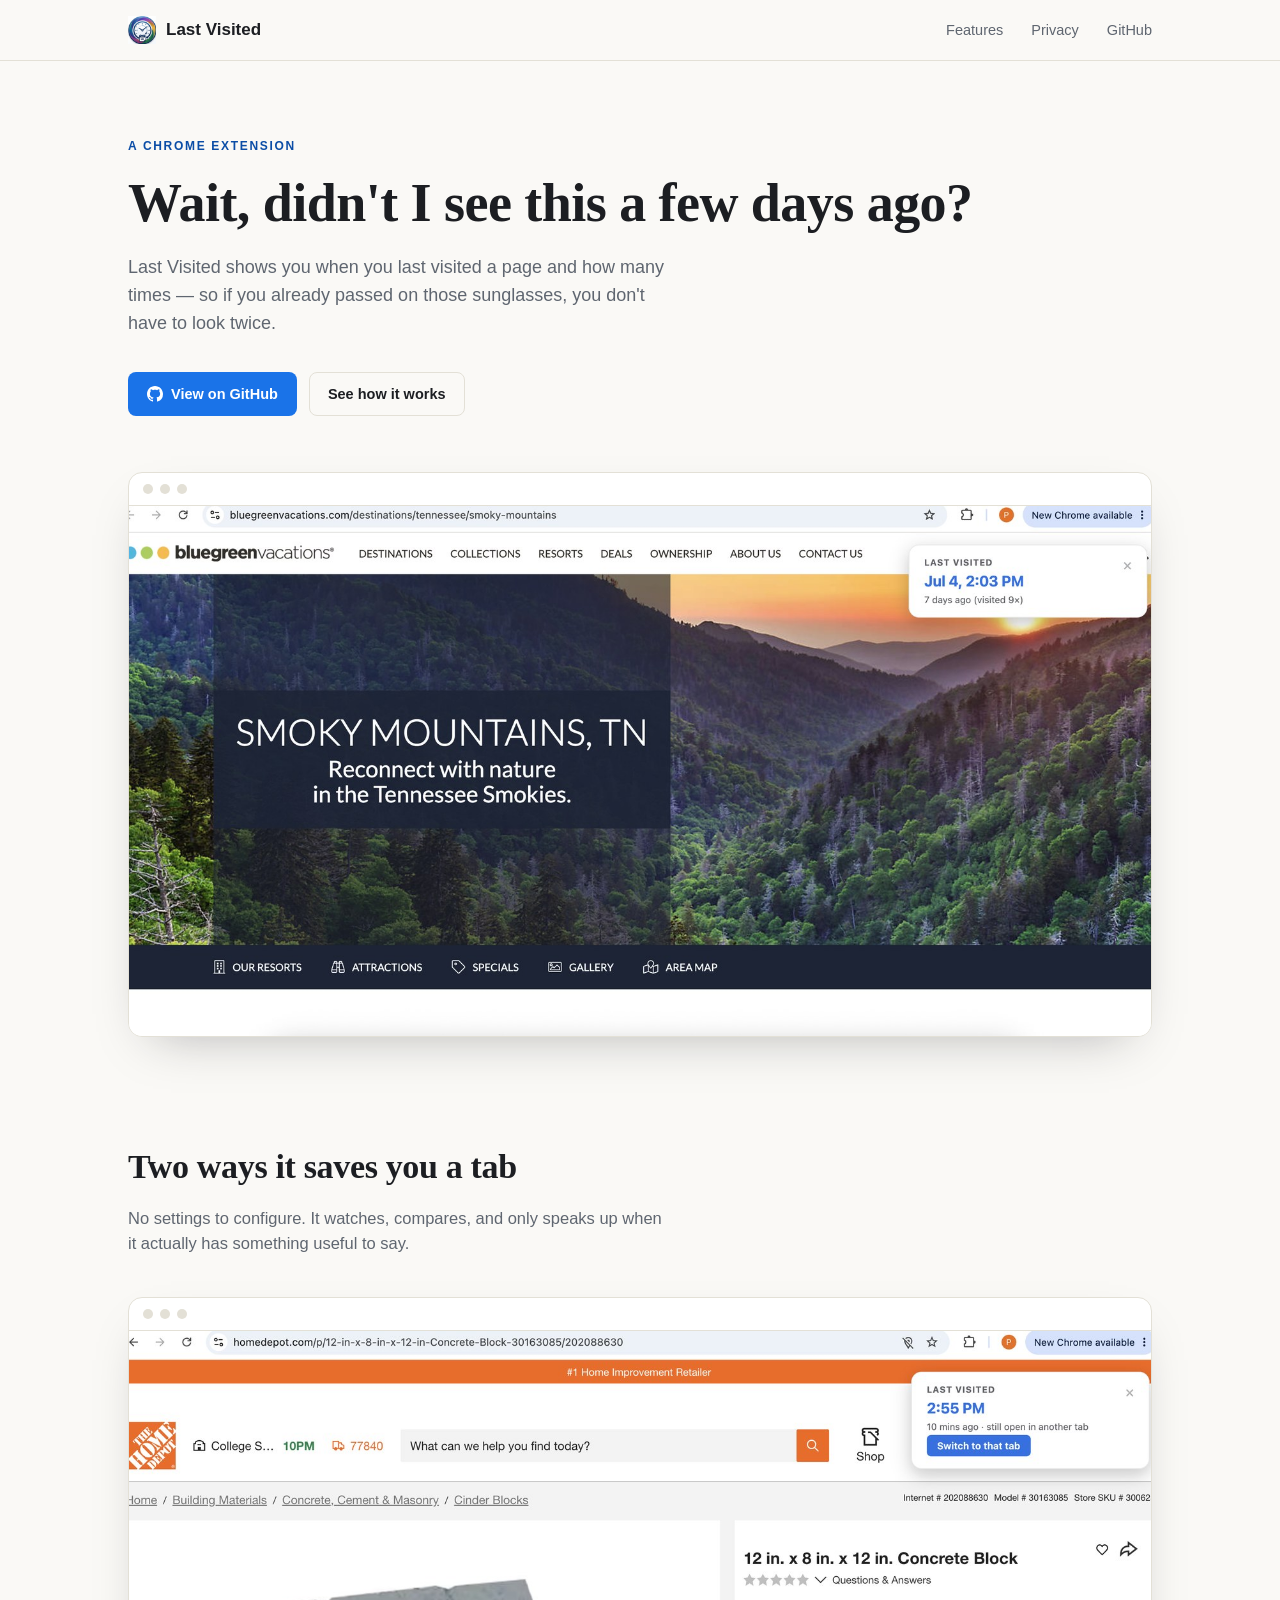
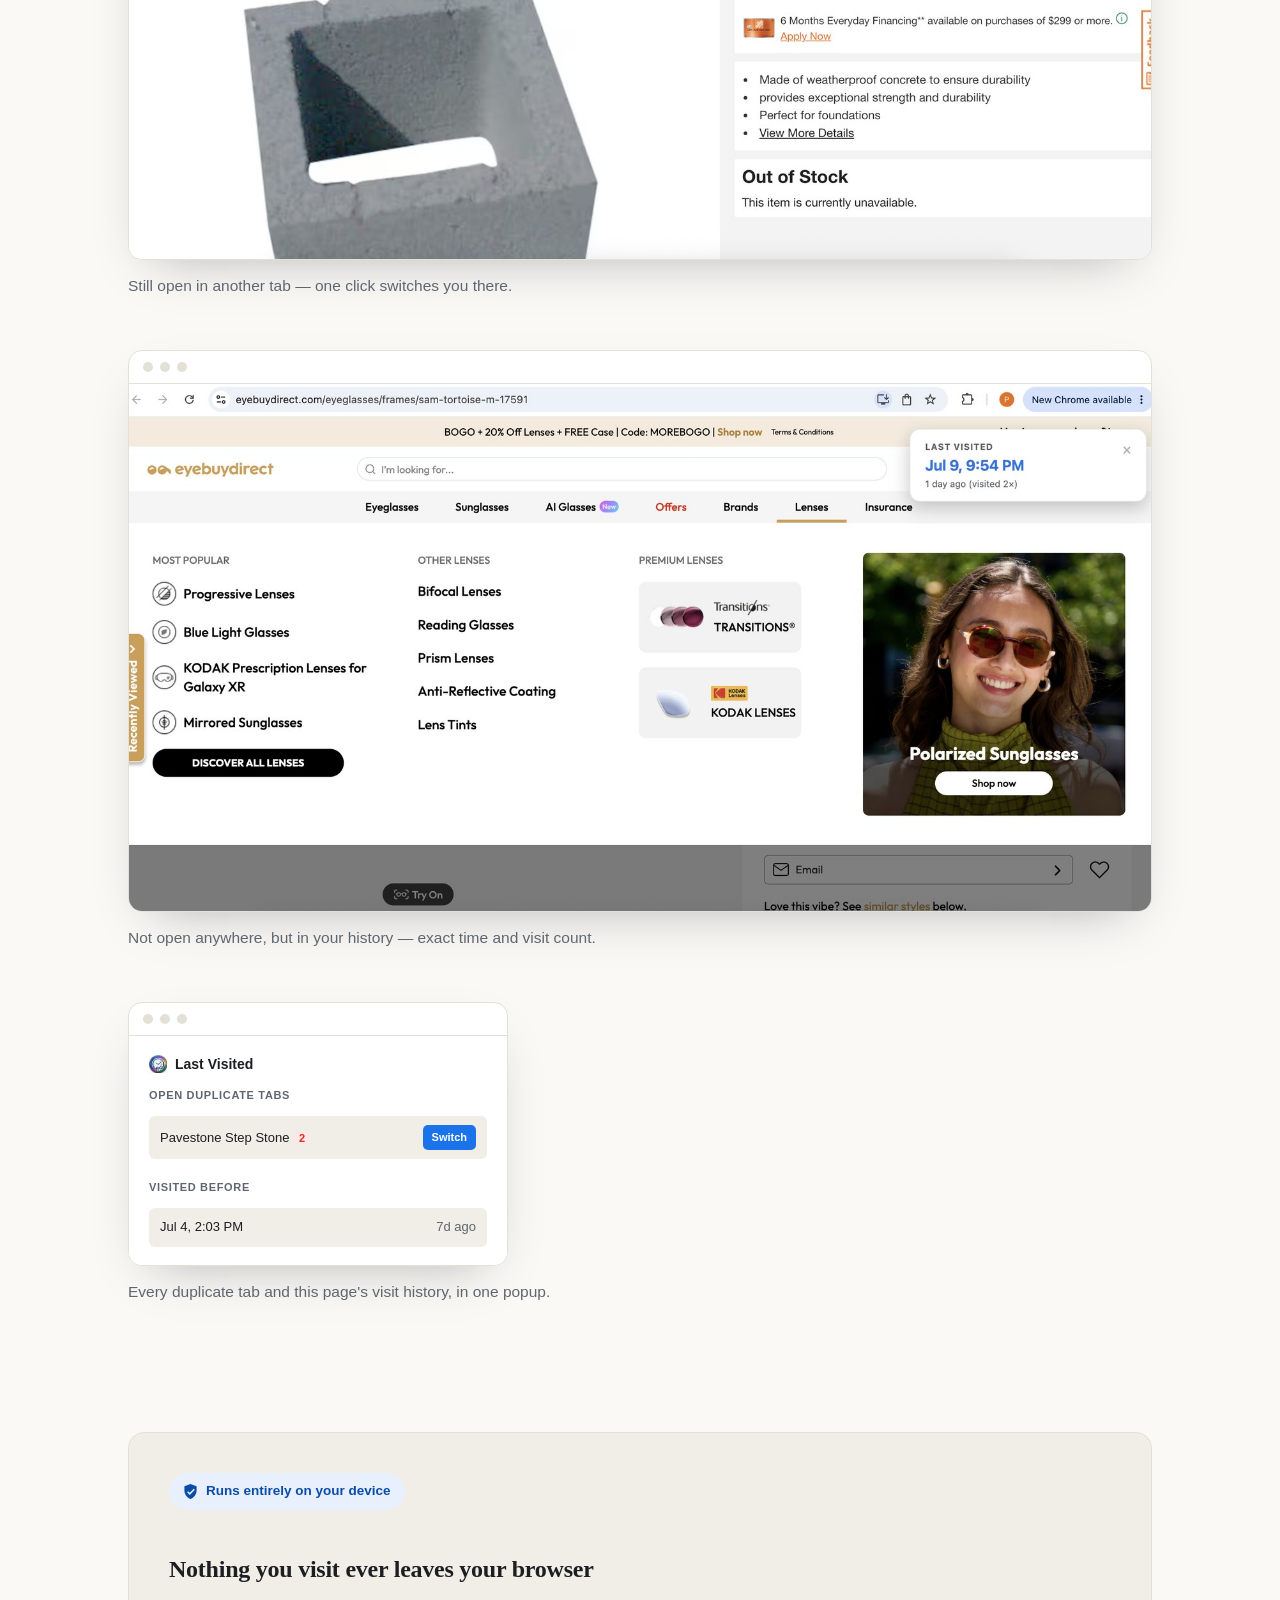
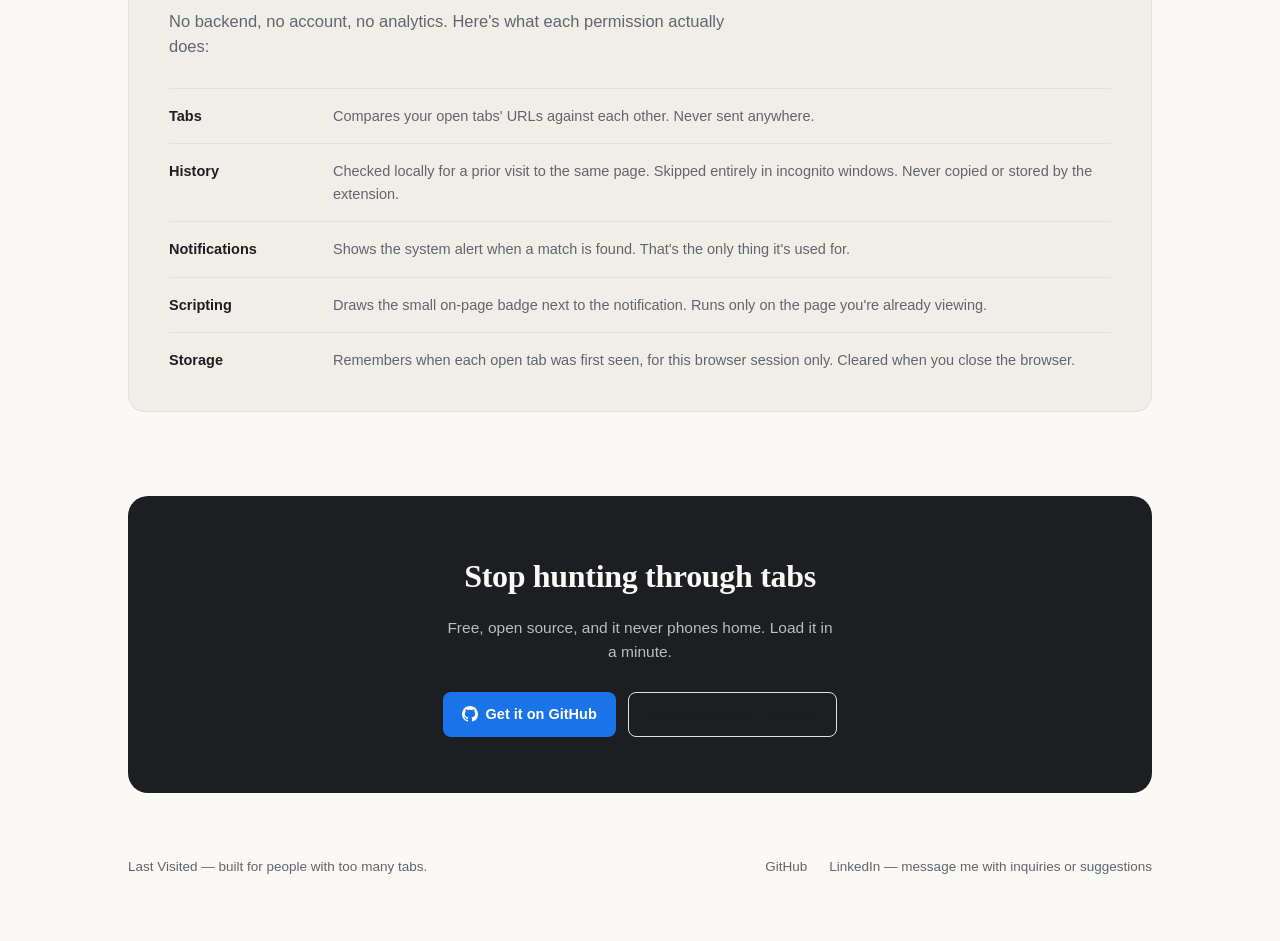
==== site/index.html @ 351a9237 "Add marketing landing page in site/ for Vercel deployment Standalone static site (index.html + asset" ====
<!doctype html>
<html lang="en">
<head>
<meta charset="utf-8" />
<meta name="viewport" content="width=device-width, initial-scale=1" />
<title>Last Visited — a Chrome extension that remembers so you don't have to</title>
<meta name="description" content="Last Visited tells you when a page is already open in another tab, or when you last visited it and how many times. Free, open source, runs entirely on your device." />
<link rel="icon" href="assets/mark.png" />
<style>
  :root {
    --bg: #faf9f6;
    --bg-alt: #f1eee7;
    --bg-raised: #ffffff;
    --ink: #1c1e22;
    --ink-muted: #5f6670;
    --accent: #1a73e8;
    --accent-deep: #0b4da6;
    --accent-tint: #e8f0fe;
    --border: #e3e0d6;
    --shadow: 0 20px 50px -25px rgba(28, 30, 34, 0.35);
    color-scheme: light;
  }

  @media (prefers-color-scheme: dark) {
    :root {
      --bg: #14161a;
      --bg-alt: #1d2025;
      --bg-raised: #1a1c21;
      --ink: #eceef0;
      --ink-muted: #9ba2aa;
      --accent: #6fa8ff;
      --accent-deep: #9cc3ff;
      --accent-tint: #1c2733;
      --border: #2a2e35;
      --shadow: 0 20px 50px -25px rgba(0, 0, 0, 0.6);
      color-scheme: dark;
    }
  }

  :root[data-theme="dark"] {
    --bg: #14161a;
    --bg-alt: #1d2025;
    --bg-raised: #1a1c21;
    --ink: #eceef0;
    --ink-muted: #9ba2aa;
    --accent: #6fa8ff;
    --accent-deep: #9cc3ff;
    --accent-tint: #1c2733;
    --border: #2a2e35;
    --shadow: 0 20px 50px -25px rgba(0, 0, 0, 0.6);
    color-scheme: dark;
  }

  :root[data-theme="light"] {
    --bg: #faf9f6;
    --bg-alt: #f1eee7;
    --bg-raised: #ffffff;
    --ink: #1c1e22;
    --ink-muted: #5f6670;
    --accent: #1a73e8;
    --accent-deep: #0b4da6;
    --accent-tint: #e8f0fe;
    --border: #e3e0d6;
    --shadow: 0 20px 50px -25px rgba(28, 30, 34, 0.35);
    color-scheme: light;
  }

  * { box-sizing: border-box; }

  html { -webkit-text-size-adjust: 100%; }

  body {
    margin: 0;
    background: var(--bg);
    color: var(--ink);
    font-family: -apple-system, BlinkMacSystemFont, "Segoe UI", Roboto, Helvetica, Arial, sans-serif;
    font-size: 16px;
    line-height: 1.55;
    -webkit-font-smoothing: antialiased;
  }

  .display {
    font-family: Georgia, 'Times New Roman', serif;
    font-weight: 700;
    text-wrap: balance;
    letter-spacing: -0.01em;
  }

  a { color: inherit; }

  a:focus-visible, button:focus-visible {
    outline: 2px solid var(--accent);
    outline-offset: 3px;
  }

  .wrap {
    max-width: 1080px;
    margin: 0 auto;
    padding: 0 28px;
  }

  /* ---------- header ---------- */

  header.site {
    position: sticky;
    top: 0;
    z-index: 10;
    background: color-mix(in srgb, var(--bg) 88%, transparent);
    backdrop-filter: blur(10px);
    border-bottom: 1px solid var(--border);
  }

  .site nav {
    display: flex;
    align-items: center;
    justify-content: space-between;
    gap: 20px;
    padding: 16px 0;
  }

  .brand {
    display: flex;
    align-items: center;
    gap: 10px;
    font-weight: 600;
    font-size: 17px;
    text-decoration: none;
    white-space: nowrap;
  }

  .brand img { width: 28px; height: 28px; display: block; }

  .nav-links {
    display: flex;
    align-items: center;
    gap: 28px;
    font-size: 14.5px;
    color: var(--ink-muted);
  }

  .nav-links a { text-decoration: none; }
  .nav-links a:hover { color: var(--ink); }

  .btn {
    display: inline-flex;
    align-items: center;
    gap: 8px;
    padding: 10px 18px;
    border-radius: 8px;
    font-size: 14.5px;
    font-weight: 600;
    text-decoration: none;
    border: 1px solid transparent;
    cursor: pointer;
    white-space: nowrap;
  }

  .btn-primary {
    background: var(--accent);
    color: #ffffff;
  }
  .btn-primary:hover { background: var(--accent-deep); }

  .btn-ghost {
    background: transparent;
    border-color: var(--border);
    color: var(--ink);
  }
  .btn-ghost:hover { border-color: var(--ink-muted); }

  .btn svg { width: 16px; height: 16px; flex-shrink: 0; }

  /* ---------- hero ---------- */

  .hero {
    padding: 76px 0 40px;
  }

  .eyebrow {
    text-transform: uppercase;
    letter-spacing: 0.14em;
    font-size: 12px;
    font-weight: 600;
    color: var(--accent-deep);
    margin: 0 0 18px;
  }

  .hero h1 {
    font-size: clamp(34px, 5.4vw, 54px);
    line-height: 1.08;
    margin: 0 0 22px;
  }

  .hero p.lede {
    font-size: 18px;
    color: var(--ink-muted);
    max-width: 54ch;
    margin: 0 0 34px;
  }

  .hero .actions {
    display: flex;
    gap: 12px;
    flex-wrap: wrap;
    margin-bottom: 56px;
  }

  .browser-frame {
    border-radius: 14px;
    overflow: hidden;
    border: 1px solid var(--border);
    box-shadow: var(--shadow);
    background: var(--bg-raised);
  }

  .browser-frame .chrome-bar {
    display: flex;
    align-items: center;
    gap: 7px;
    padding: 11px 14px;
    border-bottom: 1px solid var(--border);
  }

  .chrome-bar .dot {
    width: 10px;
    height: 10px;
    border-radius: 50%;
    background: var(--border);
  }

  .browser-frame img {
    display: block;
    width: 100%;
    height: auto;
  }

  /* ---------- features ---------- */

  .section { padding: 64px 0; }

  .section-head {
    max-width: 60ch;
    margin: 0 0 40px;
  }

  .section-head h2 {
    font-size: clamp(26px, 3.4vw, 34px);
    margin: 0 0 12px;
  }

  .section-head p {
    color: var(--ink-muted);
    font-size: 16.5px;
    margin: 0;
  }

  .feature-stack {
    display: flex;
    flex-direction: column;
    gap: 52px;
  }

  .feature-item {
    margin: 0;
    display: flex;
    flex-direction: column;
    gap: 14px;
  }

  .feature-item figcaption {
    font-size: 15.5px;
    color: var(--ink-muted);
  }

  .mock-frame {
    max-width: 380px;
  }

  /* mock popup card for feature 3 */

  .mock-popup {
    background: var(--bg-raised);
    padding: 18px 20px;
    display: flex;
    flex-direction: column;
    gap: 12px;
    font-size: 13px;
  }

  .mock-popup .mp-head {
    display: flex;
    align-items: center;
    gap: 8px;
    font-weight: 700;
    font-size: 14px;
  }
  .mock-popup .mp-head img { width: 18px; height: 18px; }

  .mock-popup .mp-label {
    text-transform: uppercase;
    letter-spacing: 0.06em;
    font-size: 11px;
    color: var(--ink-muted);
    font-weight: 700;
  }

  .mock-popup .mp-row {
    display: flex;
    align-items: center;
    justify-content: space-between;
    background: var(--bg-alt);
    border-radius: 6px;
    padding: 9px 11px;
  }

  .mock-popup .mp-badge {
    background: #fce8e6;
    color: #d93025;
    font-weight: 700;
    border-radius: 8px;
    padding: 1px 6px;
    font-size: 11px;
  }

  @media (prefers-color-scheme: dark) {
    .mock-popup .mp-badge { background: #3a2a29; color: #f28b82; }
  }
  :root[data-theme="dark"] .mock-popup .mp-badge { background: #3a2a29; color: #f28b82; }
  :root[data-theme="light"] .mock-popup .mp-badge { background: #fce8e6; color: #d93025; }

  .mock-popup .mp-switch {
    background: var(--accent);
    color: #fff;
    border-radius: 5px;
    padding: 4px 9px;
    font-weight: 700;
    font-size: 11px;
  }

  /* ---------- privacy / permissions ---------- */

  .panel {
    background: var(--bg-alt);
    border: 1px solid var(--border);
    border-radius: 16px;
    padding: 40px;
  }

  @media (max-width: 640px) {
    .panel { padding: 28px 22px; }
  }

  .perm-list {
    display: flex;
    flex-direction: column;
    gap: 0;
    margin-top: 28px;
  }

  .perm-row {
    display: grid;
    grid-template-columns: 140px 1fr;
    gap: 24px;
    padding: 16px 0;
    border-top: 1px solid var(--border);
  }

  @media (max-width: 640px) {
    .perm-row { grid-template-columns: 1fr; gap: 4px; }
  }

  .perm-row:last-child { padding-bottom: 0; }

  .perm-name {
    font-weight: 600;
    font-size: 14.5px;
  }

  .perm-why {
    font-size: 14.5px;
    color: var(--ink-muted);
  }

  .assurance {
    display: inline-flex;
    align-items: center;
    gap: 8px;
    font-size: 13.5px;
    font-weight: 600;
    color: var(--accent-deep);
    background: var(--accent-tint);
    padding: 8px 14px;
    border-radius: 999px;
    margin-bottom: 22px;
  }
  .assurance svg { width: 15px; height: 15px; flex-shrink: 0; }

  /* ---------- footer cta ---------- */

  .footer-cta {
    background: var(--ink);
    color: var(--bg);
    border-radius: 20px;
    padding: 56px 44px;
    text-align: center;
    margin: 20px 0 64px;
  }

  @media (prefers-color-scheme: dark) {
    .footer-cta { background: var(--bg-alt); color: var(--ink); border: 1px solid var(--border); }
  }
  :root[data-theme="dark"] .footer-cta { background: var(--bg-alt); color: var(--ink); border: 1px solid var(--border); }
  :root[data-theme="light"] .footer-cta { background: var(--ink); color: var(--bg); border: none; }

  .footer-cta h2 {
    font-size: clamp(24px, 3.6vw, 32px);
    margin: 0 0 14px;
  }

  .footer-cta p {
    opacity: 0.72;
    max-width: 46ch;
    margin: 0 auto 28px;
    font-size: 15.5px;
  }

  .footer-cta .actions {
    display: flex;
    gap: 12px;
    justify-content: center;
    flex-wrap: wrap;
  }

  :root[data-theme="light"] .footer-cta .btn-ghost { border-color: rgba(250,249,246,0.28); color: var(--bg); }
  :root[data-theme="light"] .footer-cta .btn-ghost:hover { border-color: rgba(250,249,246,0.6); }

  footer.site {
    padding: 0 0 64px;
    display: flex;
    align-items: center;
    justify-content: space-between;
    gap: 16px;
    font-size: 13.5px;
    color: var(--ink-muted);
    flex-wrap: wrap;
  }

  footer.site a { text-decoration: none; color: var(--ink-muted); }
  footer.site a:hover { color: var(--ink); }

  .foot-links { display: flex; gap: 22px; flex-wrap: wrap; }
</style>
</head>
<body>

<header class="site">
  <div class="wrap">
    <nav>
      <a class="brand" href="#top">
        <img src="assets/mark.png" alt="" />
        Last Visited
      </a>
      <div class="nav-links">
        <a href="#features">Features</a>
        <a href="#privacy">Privacy</a>
        <a href="https://github.com/dp9910/lastvisited" target="_blank" rel="noopener">GitHub</a>
      </div>
    </nav>
  </div>
</header>

<main id="top">
  <div class="wrap">
    <section class="hero">
      <p class="eyebrow">A Chrome Extension</p>
      <h1 class="display">Wait, didn't I see this a few days ago?</h1>
      <p class="lede">
        Last Visited shows you when you last visited a page and how many
        times — so if you already passed on those sunglasses, you don't have
        to look twice.
      </p>
      <div class="actions">
        <a class="btn btn-primary" href="https://github.com/dp9910/lastvisited" target="_blank" rel="noopener">
          <svg viewBox="0 0 16 16" fill="currentColor" aria-hidden="true"><path d="M8 0C3.58 0 0 3.58 0 8c0 3.54 2.29 6.53 5.47 7.59.4.07.55-.17.55-.38 0-.19-.01-.82-.01-1.49-2.01.37-2.53-.49-2.69-.94-.09-.23-.48-.94-.82-1.13-.28-.15-.68-.52-.01-.53.63-.01 1.08.58 1.23.82.72 1.21 1.87.87 2.33.66.07-.52.28-.87.51-1.07-1.78-.2-3.64-.89-3.64-3.95 0-.87.31-1.59.82-2.15-.08-.2-.36-1.02.08-2.12 0 0 .67-.21 2.2.82.64-.18 1.32-.27 2-.27.68 0 1.36.09 2 .27 1.53-1.04 2.2-.82 2.2-.82.44 1.1.16 1.92.08 2.12.51.56.82 1.27.82 2.15 0 3.07-1.87 3.75-3.65 3.95.29.25.54.73.54 1.48 0 1.07-.01 1.93-.01 2.2 0 .21.15.46.55.38A8.01 8.01 0 0 0 16 8c0-4.42-3.58-8-8-8z"></path></svg>
          View on GitHub
        </a>
        <a class="btn btn-ghost" href="#features">See how it works</a>
      </div>

      <div class="browser-frame">
        <div class="chrome-bar">
          <span class="dot"></span><span class="dot"></span><span class="dot"></span>
        </div>
        <img src="assets/hero.jpg" alt="Last Visited badge showing a page last visited 7 days ago, visited 9 times" />
      </div>
    </section>

    <section class="section" id="features">
      <div class="section-head">
        <h2 class="display">Two ways it saves you a tab</h2>
        <p>No settings to configure. It watches, compares, and only speaks up when it actually has something useful to say.</p>
      </div>

      <div class="feature-stack">
        <figure class="feature-item">
          <div class="browser-frame">
            <div class="chrome-bar"><span class="dot"></span><span class="dot"></span><span class="dot"></span></div>
            <img src="assets/duplicate.jpg" alt="Badge reading: last visited 10 minutes ago, still open in another tab, with a Switch to that tab button" />
          </div>
          <figcaption>Still open in another tab — one click switches you there.</figcaption>
        </figure>

        <figure class="feature-item">
          <div class="browser-frame">
            <div class="chrome-bar"><span class="dot"></span><span class="dot"></span><span class="dot"></span></div>
            <img src="assets/history.jpg" alt="Badge reading: last visited a day ago" />
          </div>
          <figcaption>Not open anywhere, but in your history — exact time and visit count.</figcaption>
        </figure>

        <figure class="feature-item">
          <div class="browser-frame mock-frame">
            <div class="chrome-bar"><span class="dot"></span><span class="dot"></span><span class="dot"></span></div>
            <div class="mock-popup" role="img" aria-label="Toolbar dashboard listing an open duplicate tab group and recent visit history">
              <div class="mp-head"><img src="assets/mark.png" alt="" />Last Visited</div>
              <div class="mp-label">Open duplicate tabs</div>
              <div class="mp-row"><span>Pavestone Step Stone <span class="mp-badge">2</span></span><span class="mp-switch">Switch</span></div>
              <div class="mp-label" style="margin-top:8px;">Visited before</div>
              <div class="mp-row"><span>Jul 4, 2:03&nbsp;PM</span><span style="color:var(--ink-muted);">7d ago</span></div>
            </div>
          </div>
          <figcaption>Every duplicate tab and this page's visit history, in one popup.</figcaption>
        </figure>
      </div>
    </section>

    <section class="section" id="privacy">
      <div class="panel">
        <span class="assurance">
          <svg viewBox="0 0 16 16" fill="currentColor" aria-hidden="true"><path d="M8 0 1.5 2.5v4.4c0 4.1 2.8 7.9 6.5 9.1 3.7-1.2 6.5-5 6.5-9.1V2.5L8 0zm-.8 11.6L4.4 8.8l1.1-1.1 1.7 1.7 4.3-4.3 1.1 1.1-5.4 5.4z"></path></svg>
          Runs entirely on your device
        </span>
        <h2 class="display">Nothing you visit ever leaves your browser</h2>
        <p style="color:var(--ink-muted); max-width:62ch; font-size:16.5px;">
          No backend, no account, no analytics. Here's what each permission
          actually does:
        </p>

        <div class="perm-list">
          <div class="perm-row">
            <div class="perm-name">Tabs</div>
            <div class="perm-why">Compares your open tabs' URLs against each other. Never sent anywhere.</div>
          </div>
          <div class="perm-row">
            <div class="perm-name">History</div>
            <div class="perm-why">Checked locally for a prior visit to the same page. Skipped entirely in incognito windows. Never copied or stored by the extension.</div>
          </div>
          <div class="perm-row">
            <div class="perm-name">Notifications</div>
            <div class="perm-why">Shows the system alert when a match is found. That's the only thing it's used for.</div>
          </div>
          <div class="perm-row">
            <div class="perm-name">Scripting</div>
            <div class="perm-why">Draws the small on-page badge next to the notification. Runs only on the page you're already viewing.</div>
          </div>
          <div class="perm-row">
            <div class="perm-name">Storage</div>
            <div class="perm-why">Remembers when each open tab was first seen, for this browser session only. Cleared when you close the browser.</div>
          </div>
        </div>
      </div>
    </section>

    <div class="footer-cta">
      <h2 class="display">Stop hunting through tabs</h2>
      <p>Free, open source, and it never phones home. Load it in a minute.</p>
      <div class="actions">
        <a class="btn btn-primary" href="https://github.com/dp9910/lastvisited" target="_blank" rel="noopener">
          <svg viewBox="0 0 16 16" fill="currentColor" aria-hidden="true"><path d="M8 0C3.58 0 0 3.58 0 8c0 3.54 2.29 6.53 5.47 7.59.4.07.55-.17.55-.38 0-.19-.01-.82-.01-1.49-2.01.37-2.53-.49-2.69-.94-.09-.23-.48-.94-.82-1.13-.28-.15-.68-.52-.01-.53.63-.01 1.08.58 1.23.82.72 1.21 1.87.87 2.33.66.07-.52.28-.87.51-1.07-1.78-.2-3.64-.89-3.64-3.95 0-.87.31-1.59.82-2.15-.08-.2-.36-1.02.08-2.12 0 0 .67-.21 2.2.82.64-.18 1.32-.27 2-.27.68 0 1.36.09 2 .27 1.53-1.04 2.2-.82 2.2-.82.44 1.1.16 1.92.08 2.12.51.56.82 1.27.82 2.15 0 3.07-1.87 3.75-3.65 3.95.29.25.54.73.54 1.48 0 1.07-.01 1.93-.01 2.2 0 .21.15.46.55.38A8.01 8.01 0 0 0 16 8c0-4.42-3.58-8-8-8z"></path></svg>
          Get it on GitHub
        </a>
        <a class="btn btn-ghost" href="https://www.linkedin.com/in/pdhakal94/" target="_blank" rel="noopener">Message me on LinkedIn</a>
      </div>
    </div>

    <footer class="site">
      <span>Last Visited — built for people with too many tabs.</span>
      <div class="foot-links">
        <a href="https://github.com/dp9910/lastvisited" target="_blank" rel="noopener">GitHub</a>
        <a href="https://www.linkedin.com/in/pdhakal94/" target="_blank" rel="noopener">LinkedIn — message me with inquiries or suggestions</a>
      </div>
    </footer>
  </div>
</main>

</body>
</html>
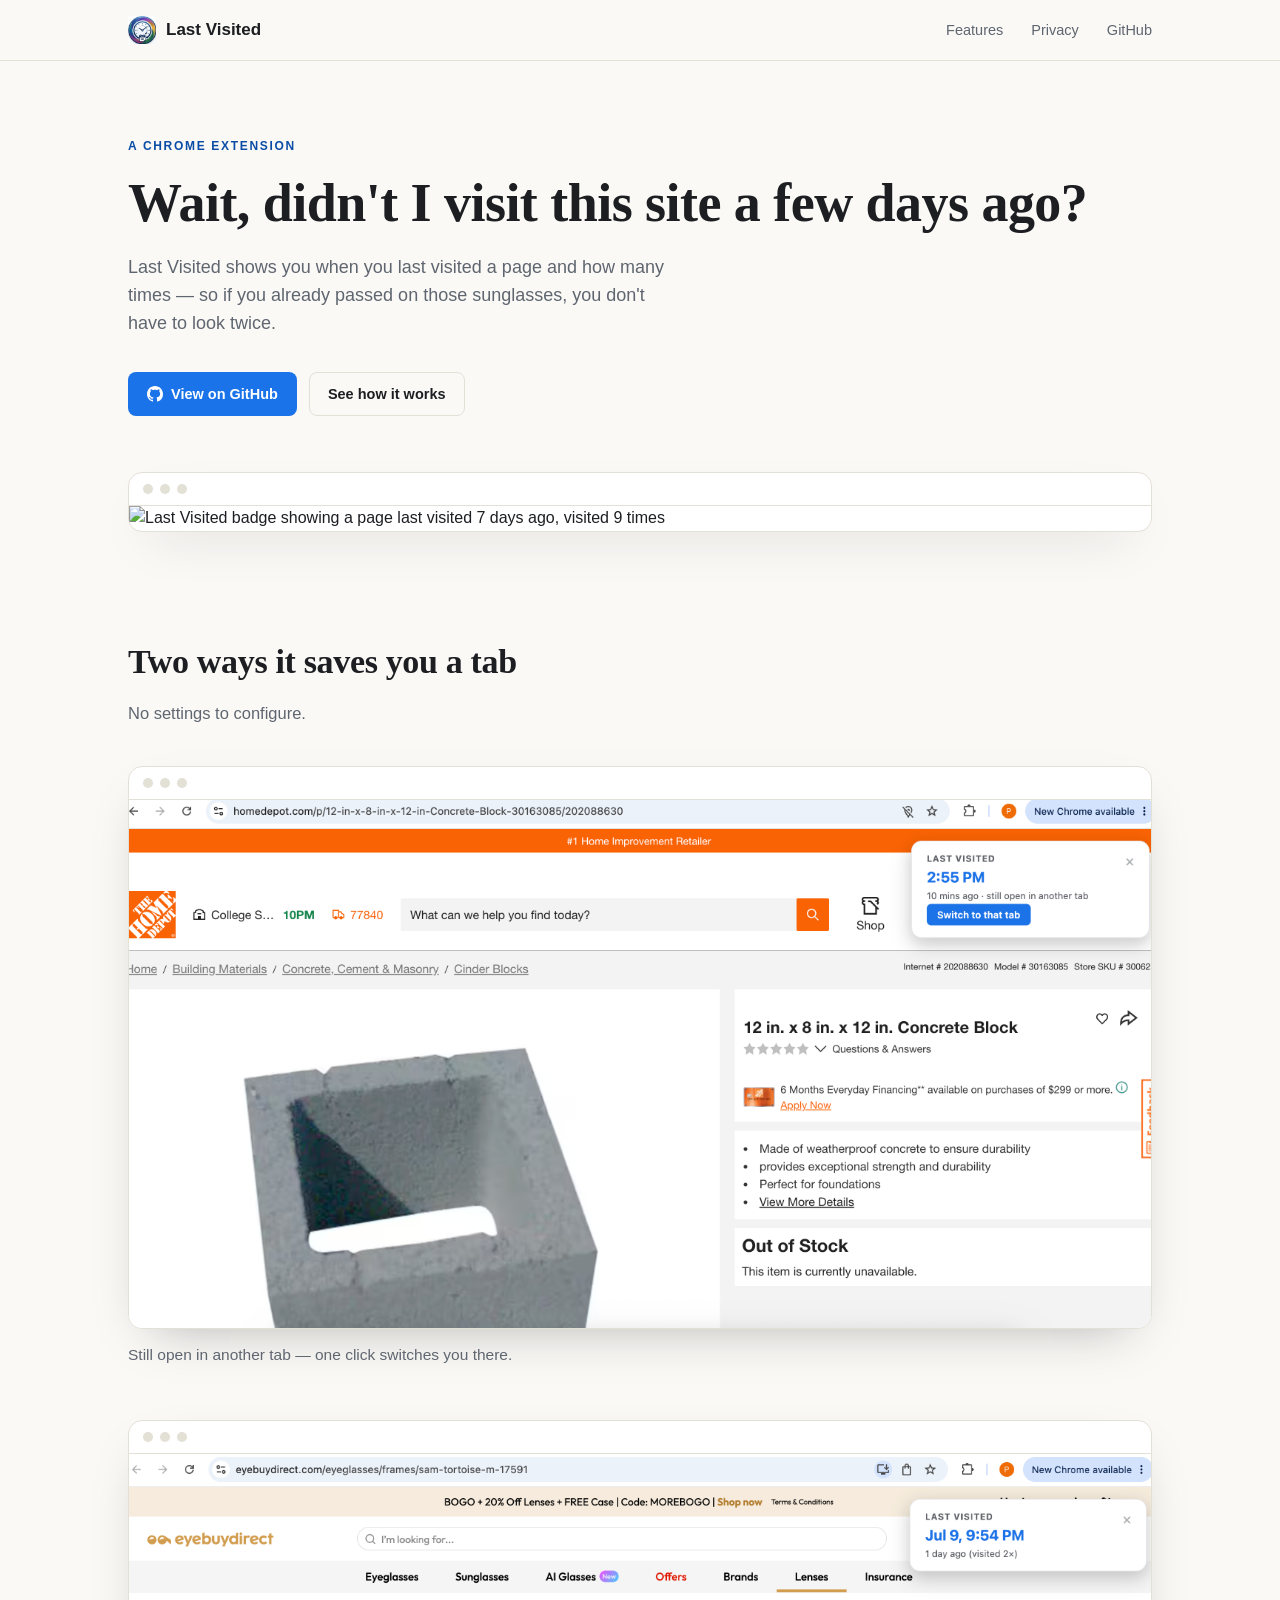
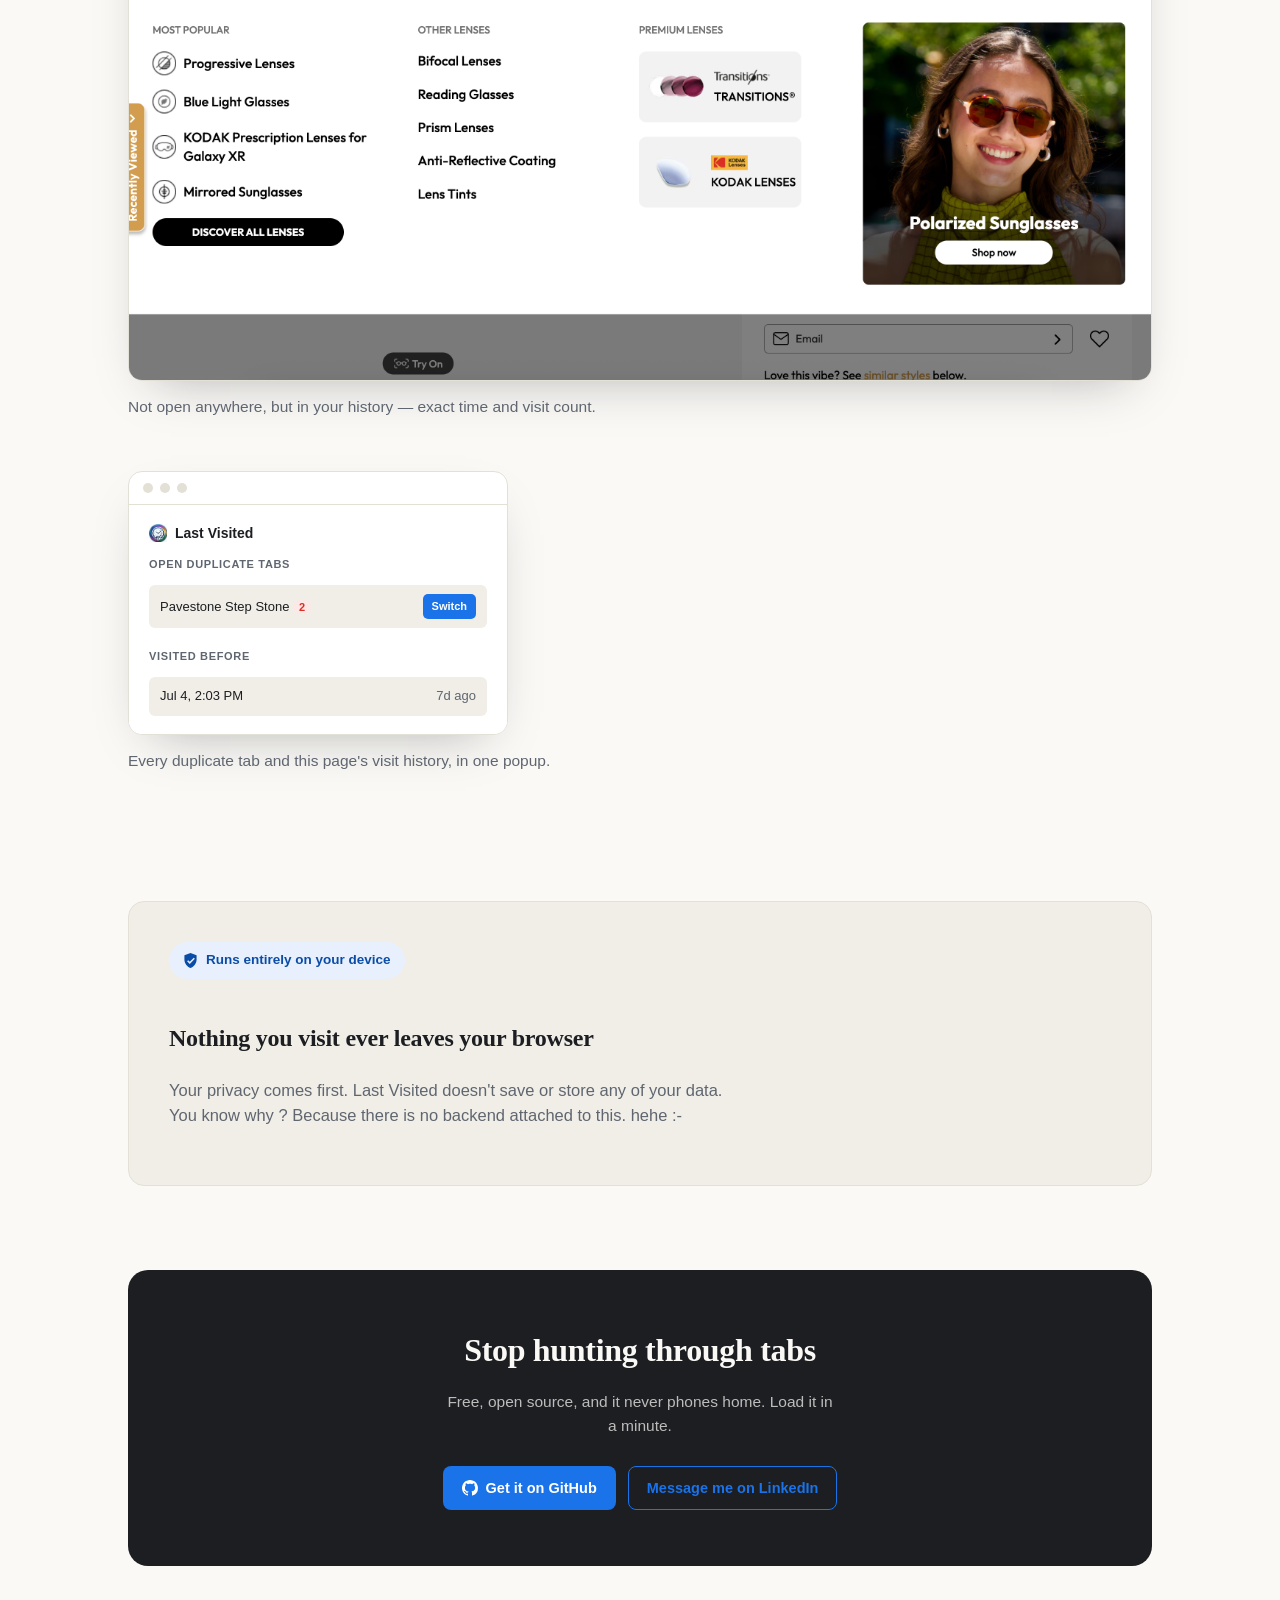
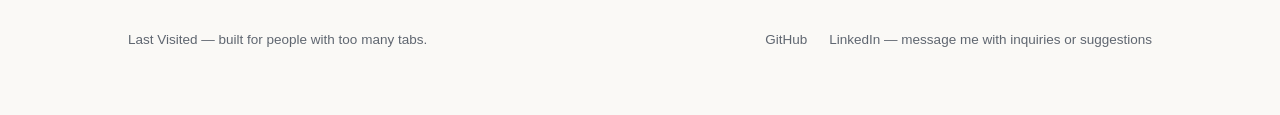
==== commit 6012a338: "added new screenshots" ====
--- a/site/index.html
+++ b/site/index.html
@@ -431,8 +431,8 @@
     flex-wrap: wrap;
   }
 
-  :root[data-theme="light"] .footer-cta .btn-ghost { border-color: rgba(250,249,246,0.28); color: var(--bg); }
-  :root[data-theme="light"] .footer-cta .btn-ghost:hover { border-color: rgba(250,249,246,0.6); }
+  .footer-cta .btn-ghost { border-color: var(--accent); color: var(--accent); }
+  .footer-cta .btn-ghost:hover { background: var(--accent); color: #fff; }
 
   footer.site {
     padding: 0 0 64px;
@@ -473,7 +473,7 @@
   <div class="wrap">
     <section class="hero">
       <p class="eyebrow">A Chrome Extension</p>
-      <h1 class="display">Wait, didn't I see this a few days ago?</h1>
+      <h1 class="display">Wait, didn't I visit this site a few days ago?</h1>
       <p class="lede">
         Last Visited shows you when you last visited a page and how many
         times — so if you already passed on those sunglasses, you don't have
@@ -491,21 +491,21 @@
         <div class="chrome-bar">
           <span class="dot"></span><span class="dot"></span><span class="dot"></span>
         </div>
-        <img src="assets/hero.jpg" alt="Last Visited badge showing a page last visited 7 days ago, visited 9 times" />
+        <img src="assets/vacation.png" alt="Last Visited badge showing a page last visited 7 days ago, visited 9 times" />
       </div>
     </section>
 
     <section class="section" id="features">
       <div class="section-head">
         <h2 class="display">Two ways it saves you a tab</h2>
-        <p>No settings to configure. It watches, compares, and only speaks up when it actually has something useful to say.</p>
+        <p>No settings to configure.</p>
       </div>
 
       <div class="feature-stack">
         <figure class="feature-item">
           <div class="browser-frame">
             <div class="chrome-bar"><span class="dot"></span><span class="dot"></span><span class="dot"></span></div>
-            <img src="assets/duplicate.jpg" alt="Badge reading: last visited 10 minutes ago, still open in another tab, with a Switch to that tab button" />
+            <img src="assets/home.png" alt="Badge reading: last visited 10 minutes ago, still open in another tab, with a Switch to that tab button" />
           </div>
           <figcaption>Still open in another tab — one click switches you there.</figcaption>
         </figure>
@@ -513,7 +513,7 @@
         <figure class="feature-item">
           <div class="browser-frame">
             <div class="chrome-bar"><span class="dot"></span><span class="dot"></span><span class="dot"></span></div>
-            <img src="assets/history.jpg" alt="Badge reading: last visited a day ago" />
+            <img src="assets/eye.png" alt="Badge reading: last visited a day ago" />
           </div>
           <figcaption>Not open anywhere, but in your history — exact time and visit count.</figcaption>
         </figure>
@@ -542,33 +542,8 @@
         </span>
         <h2 class="display">Nothing you visit ever leaves your browser</h2>
         <p style="color:var(--ink-muted); max-width:62ch; font-size:16.5px;">
-          No backend, no account, no analytics. Here's what each permission
-          actually does:
+          Your privacy comes first. Last Visited doesn't save or store any of your data. You know why ? Because there is no backend attached to this. hehe :-
         </p>
-
-        <div class="perm-list">
-          <div class="perm-row">
-            <div class="perm-name">Tabs</div>
-            <div class="perm-why">Compares your open tabs' URLs against each other. Never sent anywhere.</div>
-          </div>
-          <div class="perm-row">
-            <div class="perm-name">History</div>
-            <div class="perm-why">Checked locally for a prior visit to the same page. Skipped entirely in incognito windows. Never copied or stored by the extension.</div>
-          </div>
-          <div class="perm-row">
-            <div class="perm-name">Notifications</div>
-            <div class="perm-why">Shows the system alert when a match is found. That's the only thing it's used for.</div>
-          </div>
-          <div class="perm-row">
-            <div class="perm-name">Scripting</div>
-            <div class="perm-why">Draws the small on-page badge next to the notification. Runs only on the page you're already viewing.</div>
-          </div>
-          <div class="perm-row">
-            <div class="perm-name">Storage</div>
-            <div class="perm-why">Remembers when each open tab was first seen, for this browser session only. Cleared when you close the browser.</div>
-          </div>
-        </div>
-      </div>
     </section>
 
     <div class="footer-cta">
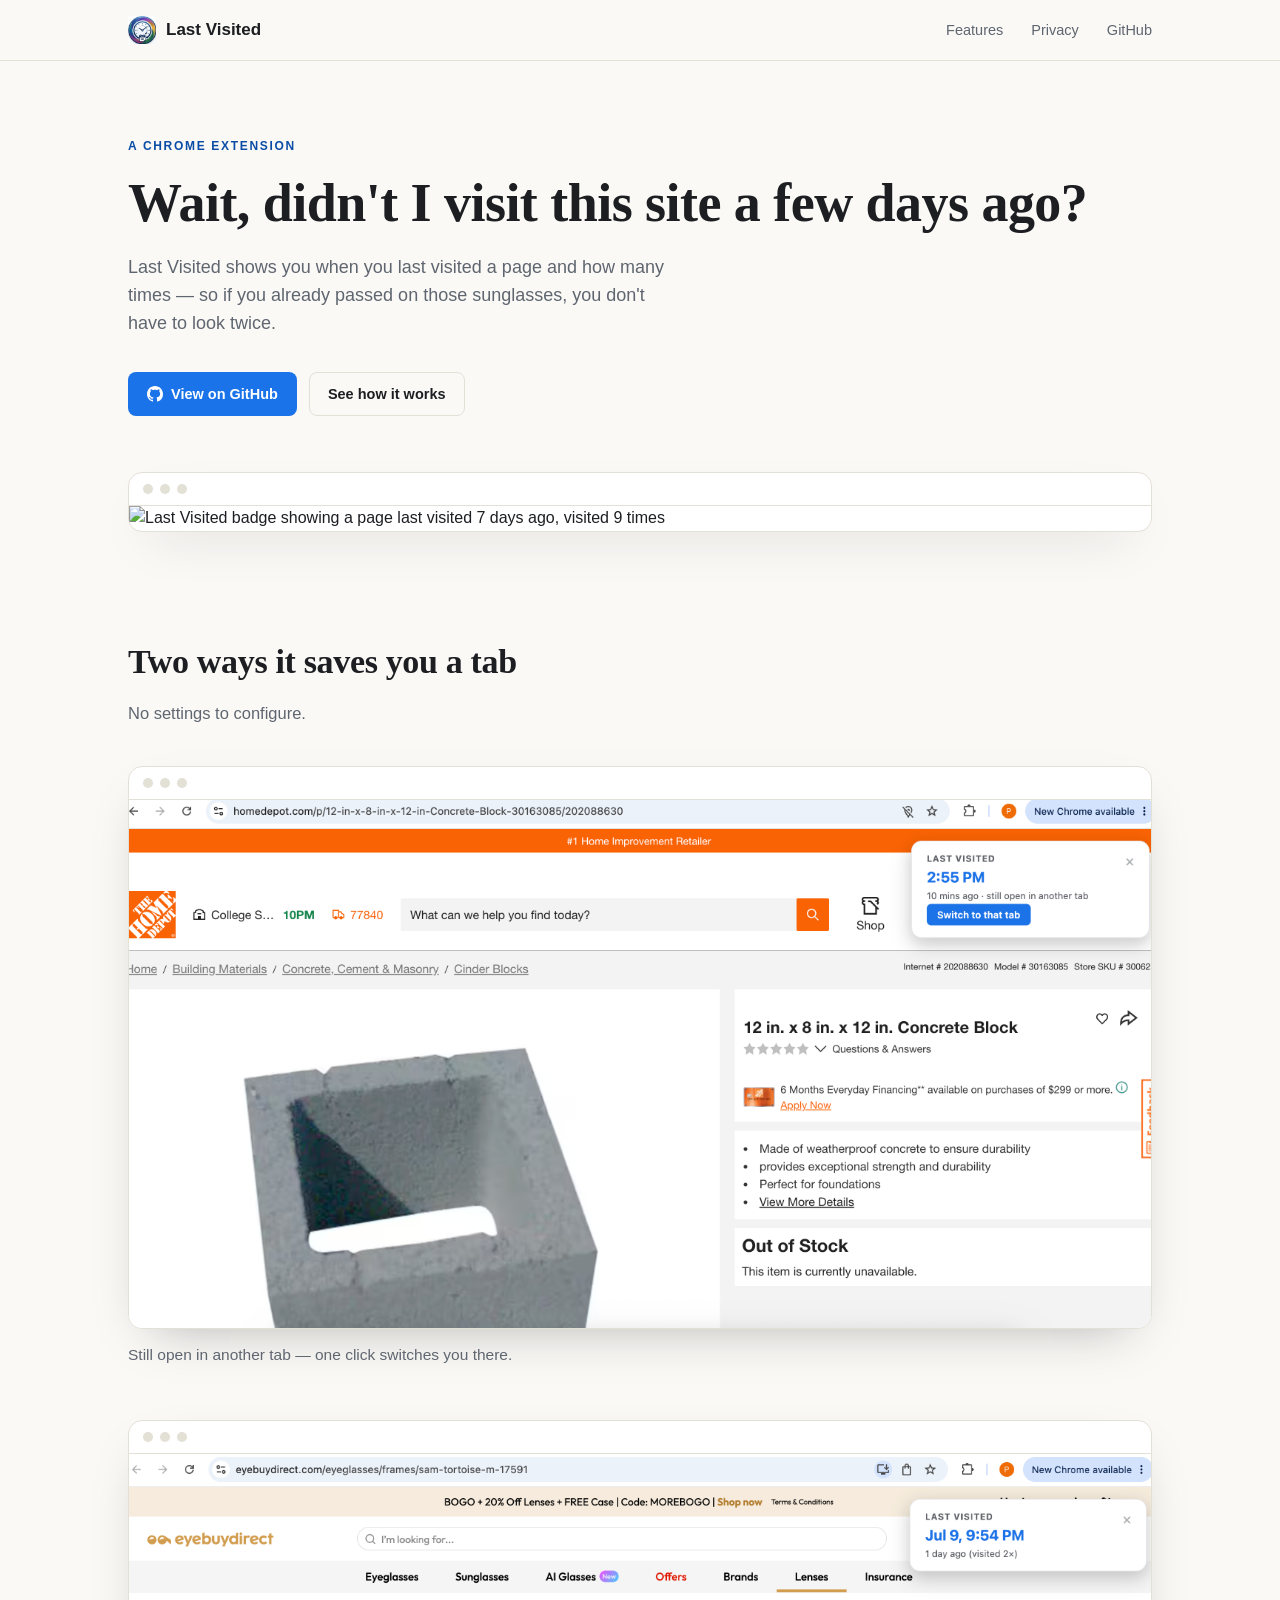
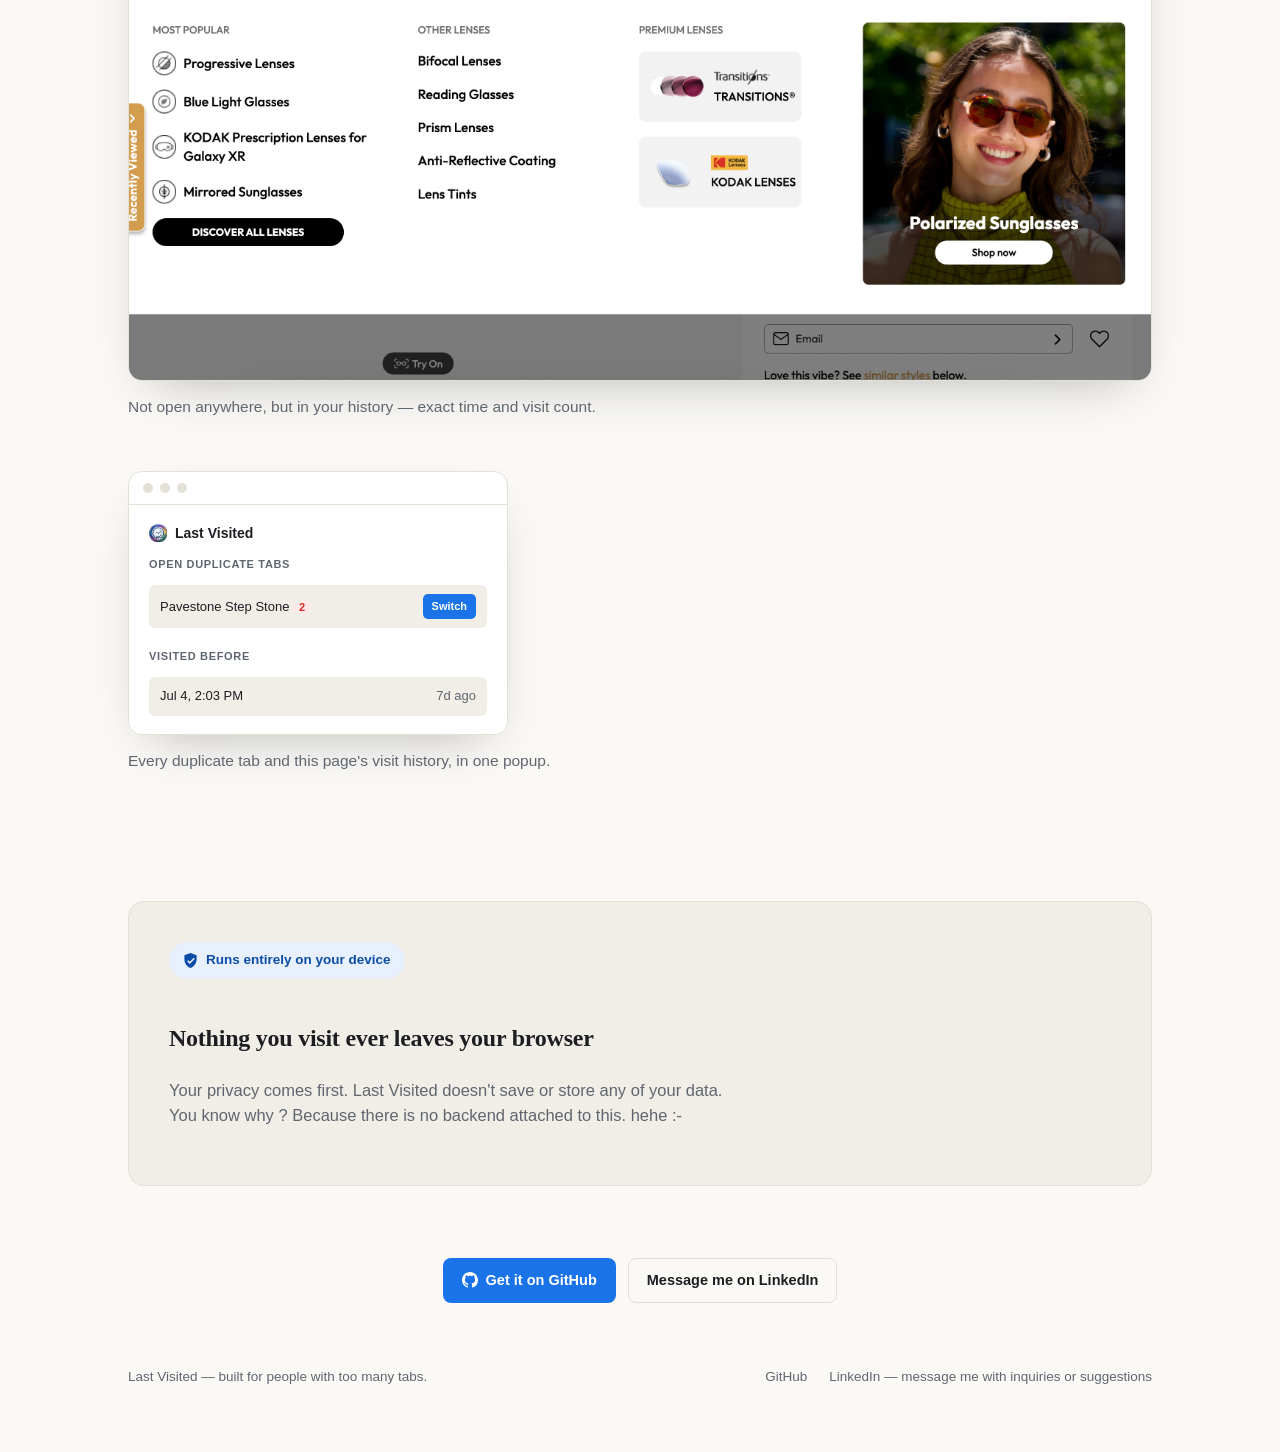
==== commit 4c430bd8: "removed footer" ====
--- a/site/index.html
+++ b/site/index.html
@@ -2,6 +2,7 @@
 <html lang="en">
 <head>
 <meta charset="utf-8" />
+<meta name="google-site-verification" content="wkFAeoIfNyM5RRYUWtMqDm0-yrqhTqCoxK8U4kgy6cI" />
 <meta name="viewport" content="width=device-width, initial-scale=1" />
 <title>Last Visited — a Chrome extension that remembers so you don't have to</title>
 <meta name="description" content="Last Visited tells you when a page is already open in another tab, or when you last visited it and how many times. Free, open source, runs entirely on your device." />
@@ -395,44 +396,15 @@
   }
   .assurance svg { width: 15px; height: 15px; flex-shrink: 0; }
 
-  /* ---------- footer cta ---------- */
-
-  .footer-cta {
-    background: var(--ink);
-    color: var(--bg);
-    border-radius: 20px;
-    padding: 56px 44px;
-    text-align: center;
-    margin: 20px 0 64px;
-  }
-
-  @media (prefers-color-scheme: dark) {
-    .footer-cta { background: var(--bg-alt); color: var(--ink); border: 1px solid var(--border); }
-  }
-  :root[data-theme="dark"] .footer-cta { background: var(--bg-alt); color: var(--ink); border: 1px solid var(--border); }
-  :root[data-theme="light"] .footer-cta { background: var(--ink); color: var(--bg); border: none; }
-
-  .footer-cta h2 {
-    font-size: clamp(24px, 3.6vw, 32px);
-    margin: 0 0 14px;
-  }
-
-  .footer-cta p {
-    opacity: 0.72;
-    max-width: 46ch;
-    margin: 0 auto 28px;
-    font-size: 15.5px;
-  }
-
-  .footer-cta .actions {
+  /* ---------- closing cta ---------- */
+
+  .cta-row {
     display: flex;
     gap: 12px;
     justify-content: center;
     flex-wrap: wrap;
-  }
-
-  .footer-cta .btn-ghost { border-color: var(--accent); color: var(--accent); }
-  .footer-cta .btn-ghost:hover { background: var(--accent); color: #fff; }
+    padding: 8px 0 64px;
+  }
 
   footer.site {
     padding: 0 0 64px;
@@ -546,16 +518,12 @@
         </p>
     </section>
 
-    <div class="footer-cta">
-      <h2 class="display">Stop hunting through tabs</h2>
-      <p>Free, open source, and it never phones home. Load it in a minute.</p>
-      <div class="actions">
-        <a class="btn btn-primary" href="https://github.com/dp9910/lastvisited" target="_blank" rel="noopener">
-          <svg viewBox="0 0 16 16" fill="currentColor" aria-hidden="true"><path d="M8 0C3.58 0 0 3.58 0 8c0 3.54 2.29 6.53 5.47 7.59.4.07.55-.17.55-.38 0-.19-.01-.82-.01-1.49-2.01.37-2.53-.49-2.69-.94-.09-.23-.48-.94-.82-1.13-.28-.15-.68-.52-.01-.53.63-.01 1.08.58 1.23.82.72 1.21 1.87.87 2.33.66.07-.52.28-.87.51-1.07-1.78-.2-3.64-.89-3.64-3.95 0-.87.31-1.59.82-2.15-.08-.2-.36-1.02.08-2.12 0 0 .67-.21 2.2.82.64-.18 1.32-.27 2-.27.68 0 1.36.09 2 .27 1.53-1.04 2.2-.82 2.2-.82.44 1.1.16 1.92.08 2.12.51.56.82 1.27.82 2.15 0 3.07-1.87 3.75-3.65 3.95.29.25.54.73.54 1.48 0 1.07-.01 1.93-.01 2.2 0 .21.15.46.55.38A8.01 8.01 0 0 0 16 8c0-4.42-3.58-8-8-8z"></path></svg>
-          Get it on GitHub
-        </a>
-        <a class="btn btn-ghost" href="https://www.linkedin.com/in/pdhakal94/" target="_blank" rel="noopener">Message me on LinkedIn</a>
-      </div>
+    <div class="cta-row">
+      <a class="btn btn-primary" href="https://github.com/dp9910/lastvisited" target="_blank" rel="noopener">
+        <svg viewBox="0 0 16 16" fill="currentColor" aria-hidden="true"><path d="M8 0C3.58 0 0 3.58 0 8c0 3.54 2.29 6.53 5.47 7.59.4.07.55-.17.55-.38 0-.19-.01-.82-.01-1.49-2.01.37-2.53-.49-2.69-.94-.09-.23-.48-.94-.82-1.13-.28-.15-.68-.52-.01-.53.63-.01 1.08.58 1.23.82.72 1.21 1.87.87 2.33.66.07-.52.28-.87.51-1.07-1.78-.2-3.64-.89-3.64-3.95 0-.87.31-1.59.82-2.15-.08-.2-.36-1.02.08-2.12 0 0 .67-.21 2.2.82.64-.18 1.32-.27 2-.27.68 0 1.36.09 2 .27 1.53-1.04 2.2-.82 2.2-.82.44 1.1.16 1.92.08 2.12.51.56.82 1.27.82 2.15 0 3.07-1.87 3.75-3.65 3.95.29.25.54.73.54 1.48 0 1.07-.01 1.93-.01 2.2 0 .21.15.46.55.38A8.01 8.01 0 0 0 16 8c0-4.42-3.58-8-8-8z"></path></svg>
+        Get it on GitHub
+      </a>
+      <a class="btn btn-ghost" href="https://www.linkedin.com/in/pdhakal94/" target="_blank" rel="noopener">Message me on LinkedIn</a>
     </div>
 
     <footer class="site">
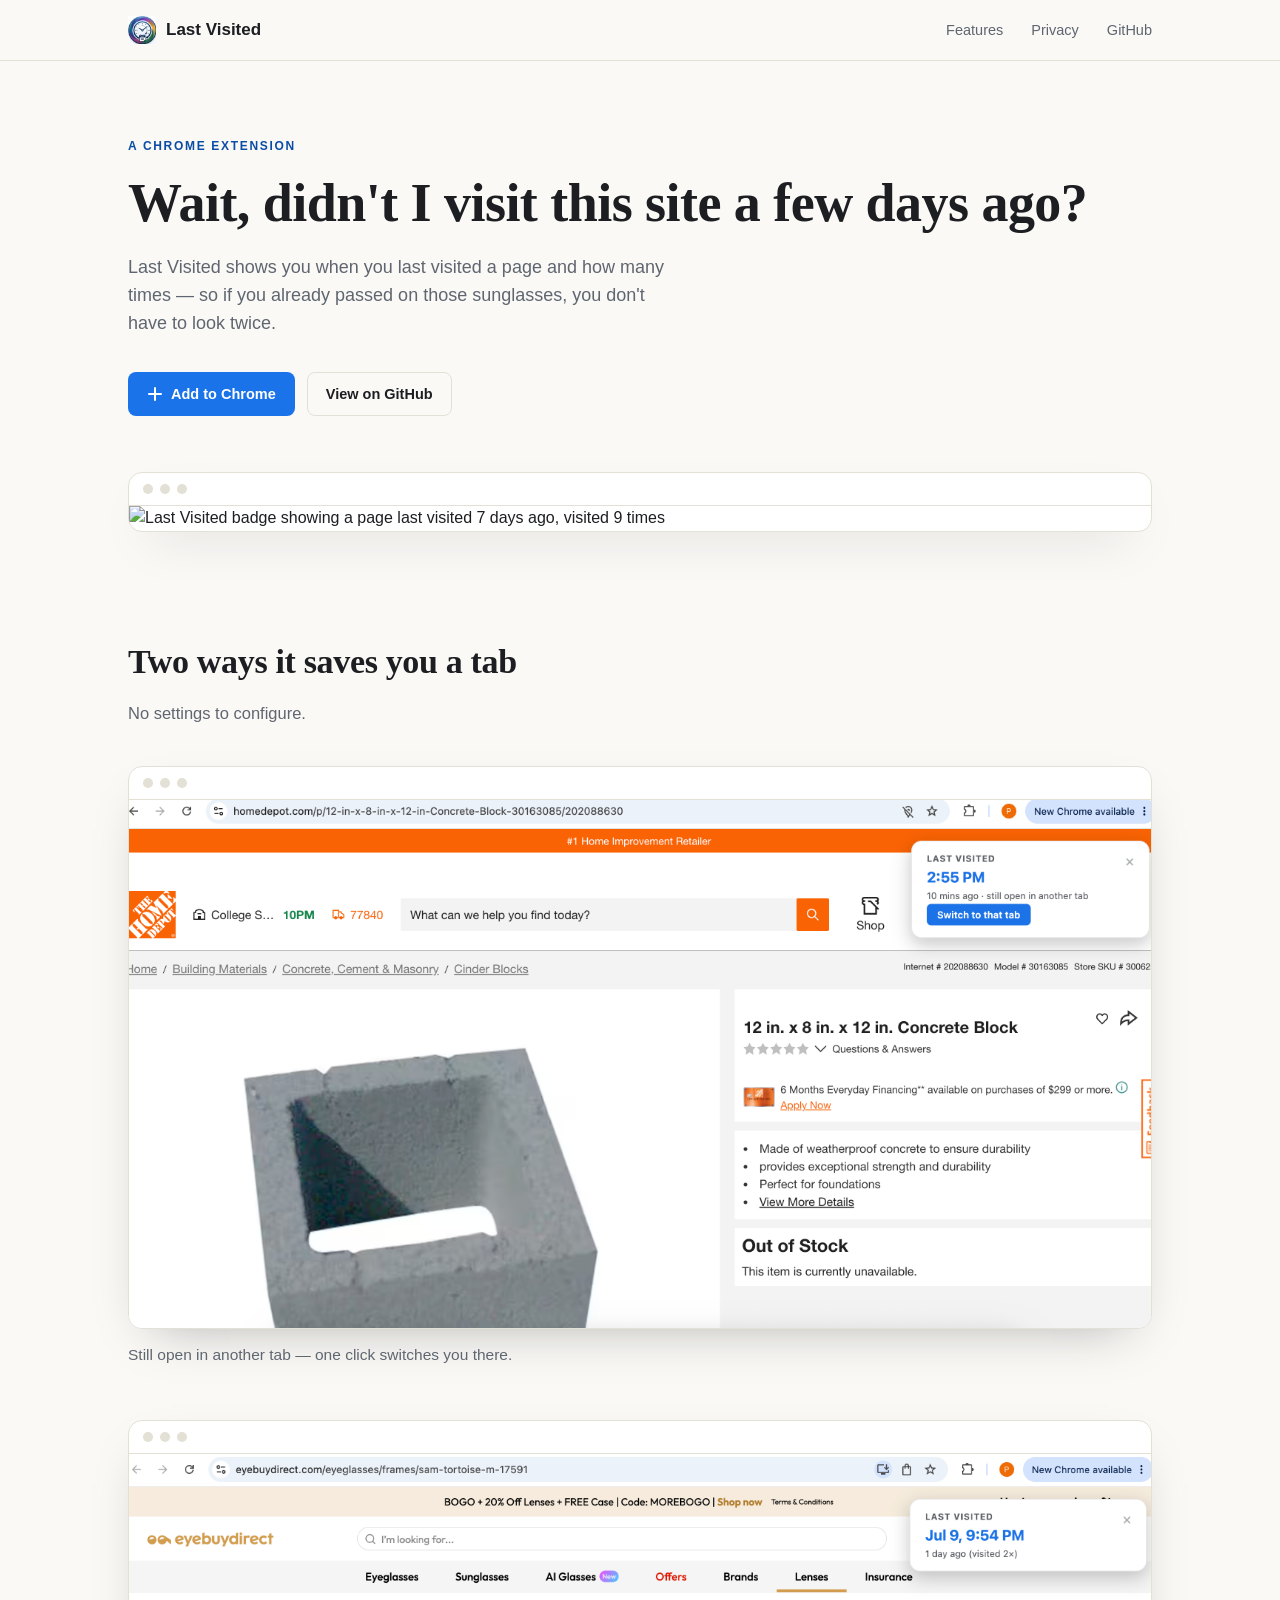
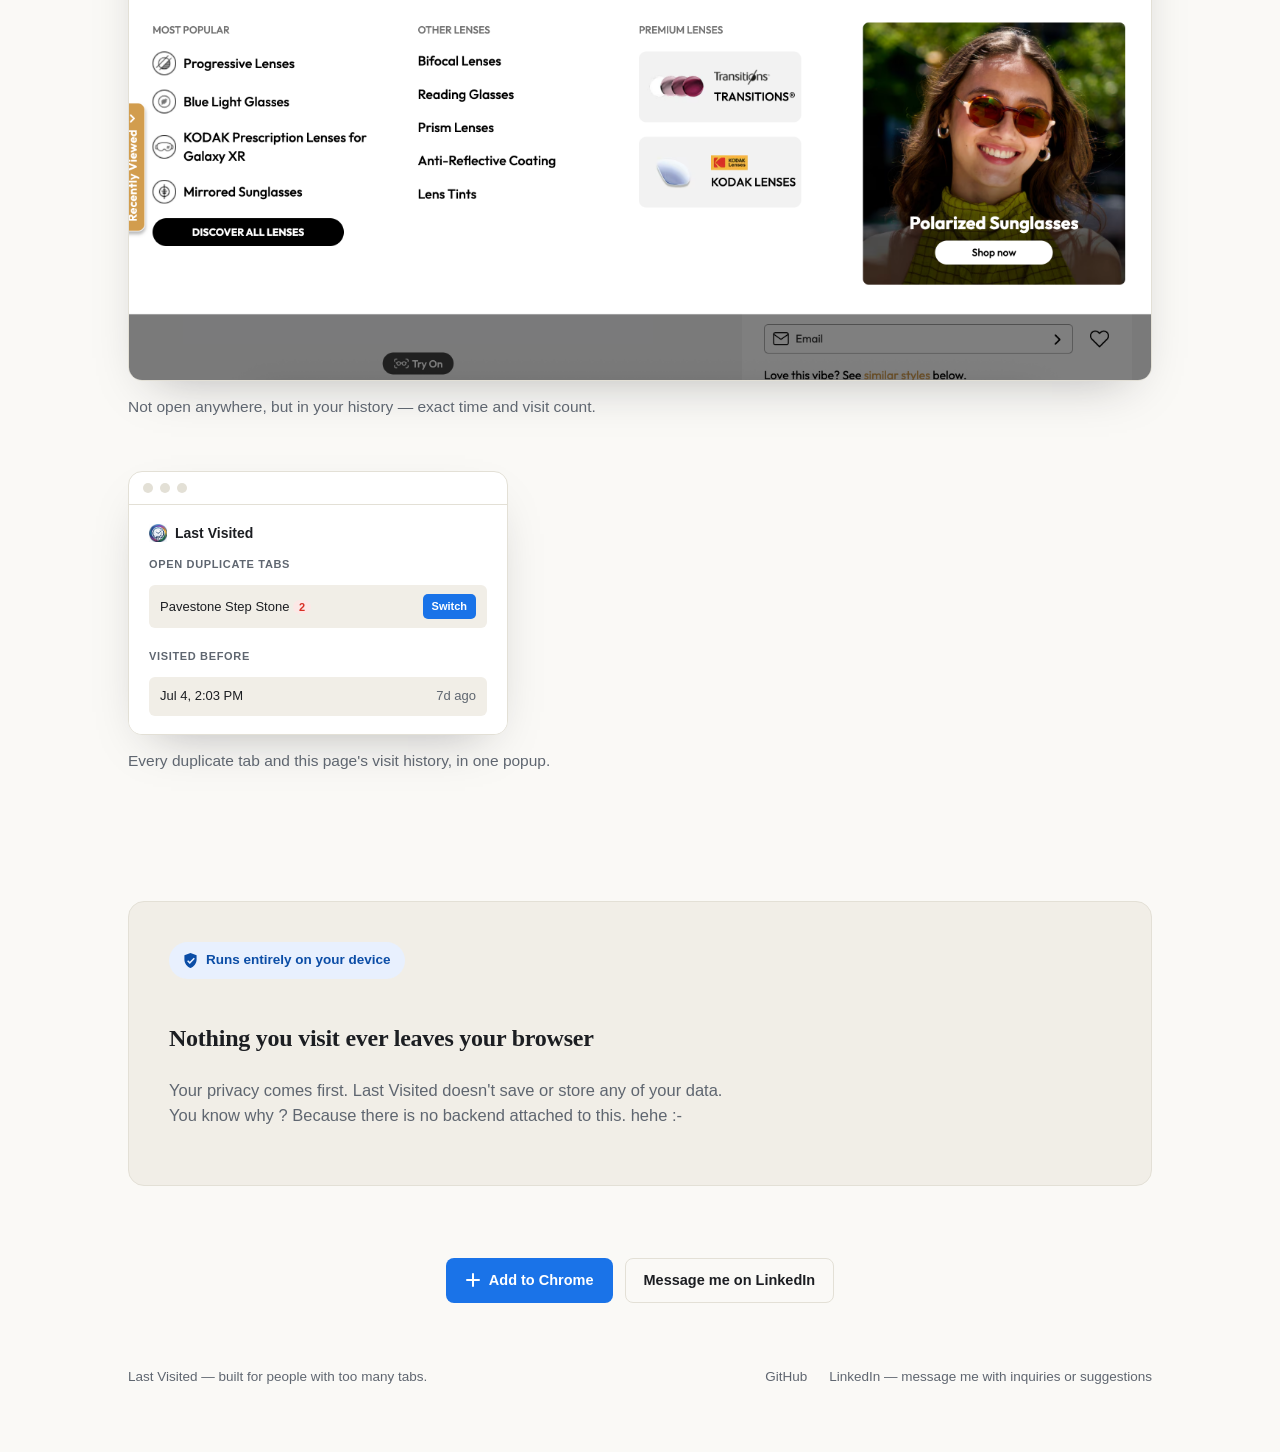
==== commit 4bd9c8fa: "Add Chrome Web Store install link, simplify closing CTA - Hero and closing sections now lead with "A" ====
--- a/site/index.html
+++ b/site/index.html
@@ -452,11 +452,11 @@
         to look twice.
       </p>
       <div class="actions">
-        <a class="btn btn-primary" href="https://github.com/dp9910/lastvisited" target="_blank" rel="noopener">
-          <svg viewBox="0 0 16 16" fill="currentColor" aria-hidden="true"><path d="M8 0C3.58 0 0 3.58 0 8c0 3.54 2.29 6.53 5.47 7.59.4.07.55-.17.55-.38 0-.19-.01-.82-.01-1.49-2.01.37-2.53-.49-2.69-.94-.09-.23-.48-.94-.82-1.13-.28-.15-.68-.52-.01-.53.63-.01 1.08.58 1.23.82.72 1.21 1.87.87 2.33.66.07-.52.28-.87.51-1.07-1.78-.2-3.64-.89-3.64-3.95 0-.87.31-1.59.82-2.15-.08-.2-.36-1.02.08-2.12 0 0 .67-.21 2.2.82.64-.18 1.32-.27 2-.27.68 0 1.36.09 2 .27 1.53-1.04 2.2-.82 2.2-.82.44 1.1.16 1.92.08 2.12.51.56.82 1.27.82 2.15 0 3.07-1.87 3.75-3.65 3.95.29.25.54.73.54 1.48 0 1.07-.01 1.93-.01 2.2 0 .21.15.46.55.38A8.01 8.01 0 0 0 16 8c0-4.42-3.58-8-8-8z"></path></svg>
-          View on GitHub
+        <a class="btn btn-primary" href="https://chromewebstore.google.com/detail/opfkblljbiaiopgnijdffmddmlgflbnh" target="_blank" rel="noopener">
+          <svg viewBox="0 0 16 16" fill="currentColor" aria-hidden="true"><path d="M8 1a1 1 0 0 1 1 1v5h5a1 1 0 1 1 0 2H9v5a1 1 0 1 1-2 0V9H2a1 1 0 1 1 0-2h5V2a1 1 0 0 1 1-1z"></path></svg>
+          Add to Chrome
         </a>
-        <a class="btn btn-ghost" href="#features">See how it works</a>
+        <a class="btn btn-ghost" href="https://github.com/dp9910/lastvisited" target="_blank" rel="noopener">View on GitHub</a>
       </div>
 
       <div class="browser-frame">
@@ -519,9 +519,9 @@
     </section>
 
     <div class="cta-row">
-      <a class="btn btn-primary" href="https://github.com/dp9910/lastvisited" target="_blank" rel="noopener">
-        <svg viewBox="0 0 16 16" fill="currentColor" aria-hidden="true"><path d="M8 0C3.58 0 0 3.58 0 8c0 3.54 2.29 6.53 5.47 7.59.4.07.55-.17.55-.38 0-.19-.01-.82-.01-1.49-2.01.37-2.53-.49-2.69-.94-.09-.23-.48-.94-.82-1.13-.28-.15-.68-.52-.01-.53.63-.01 1.08.58 1.23.82.72 1.21 1.87.87 2.33.66.07-.52.28-.87.51-1.07-1.78-.2-3.64-.89-3.64-3.95 0-.87.31-1.59.82-2.15-.08-.2-.36-1.02.08-2.12 0 0 .67-.21 2.2.82.64-.18 1.32-.27 2-.27.68 0 1.36.09 2 .27 1.53-1.04 2.2-.82 2.2-.82.44 1.1.16 1.92.08 2.12.51.56.82 1.27.82 2.15 0 3.07-1.87 3.75-3.65 3.95.29.25.54.73.54 1.48 0 1.07-.01 1.93-.01 2.2 0 .21.15.46.55.38A8.01 8.01 0 0 0 16 8c0-4.42-3.58-8-8-8z"></path></svg>
-        Get it on GitHub
+      <a class="btn btn-primary" href="https://chromewebstore.google.com/detail/opfkblljbiaiopgnijdffmddmlgflbnh" target="_blank" rel="noopener">
+        <svg viewBox="0 0 16 16" fill="currentColor" aria-hidden="true"><path d="M8 1a1 1 0 0 1 1 1v5h5a1 1 0 1 1 0 2H9v5a1 1 0 1 1-2 0V9H2a1 1 0 1 1 0-2h5V2a1 1 0 0 1 1-1z"></path></svg>
+        Add to Chrome
       </a>
       <a class="btn btn-ghost" href="https://www.linkedin.com/in/pdhakal94/" target="_blank" rel="noopener">Message me on LinkedIn</a>
     </div>
